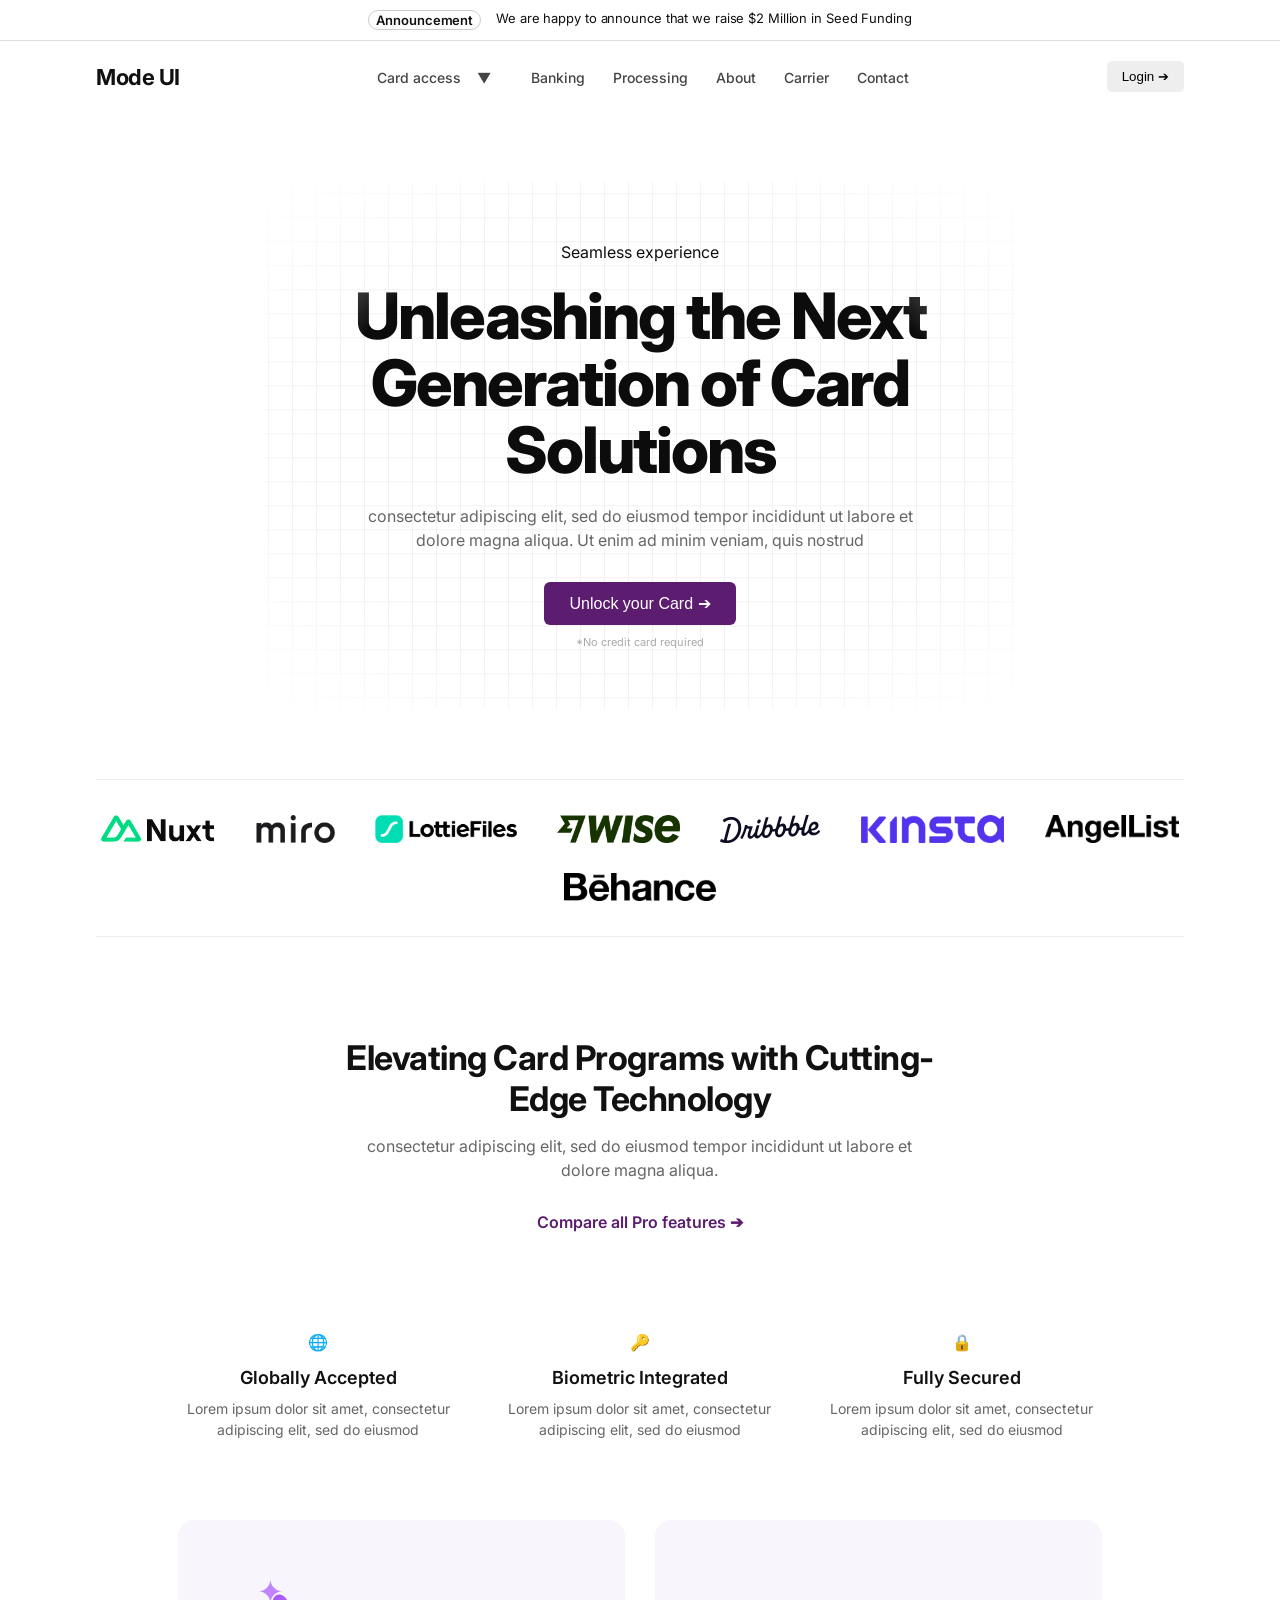
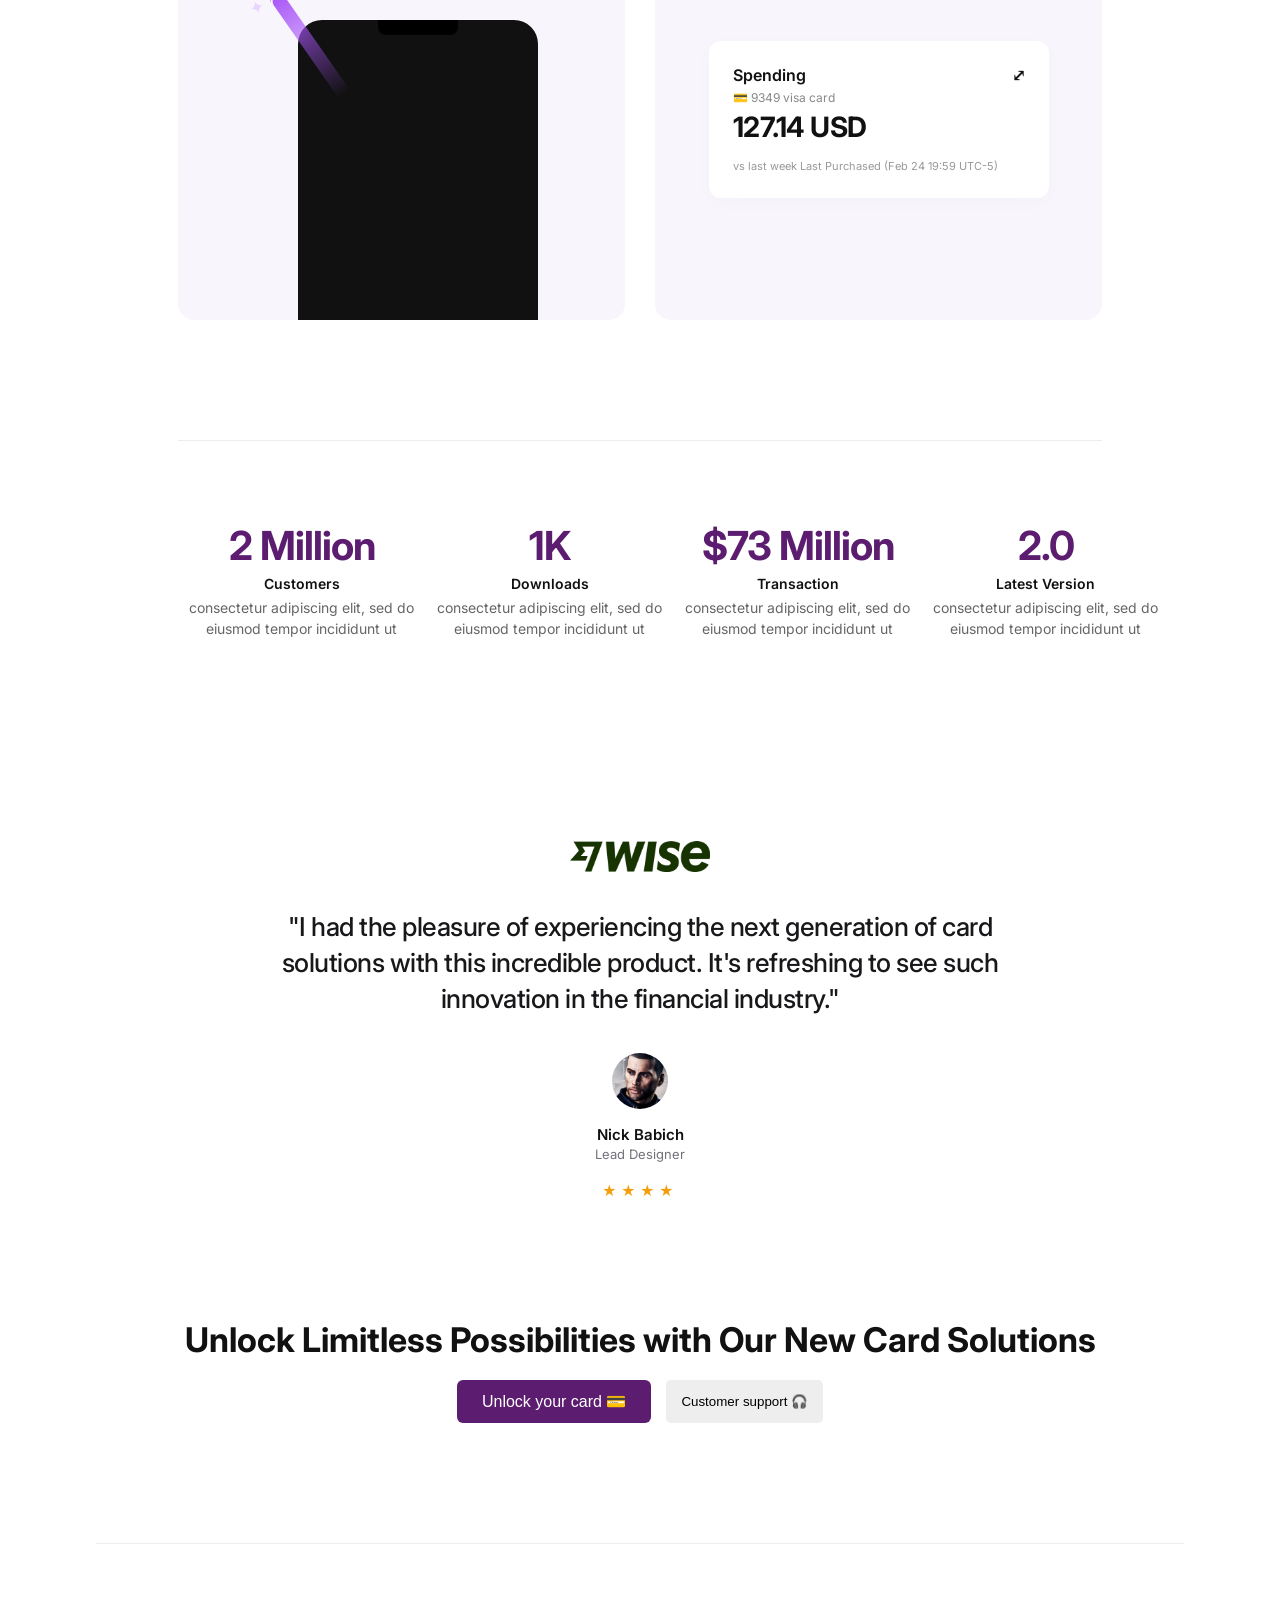
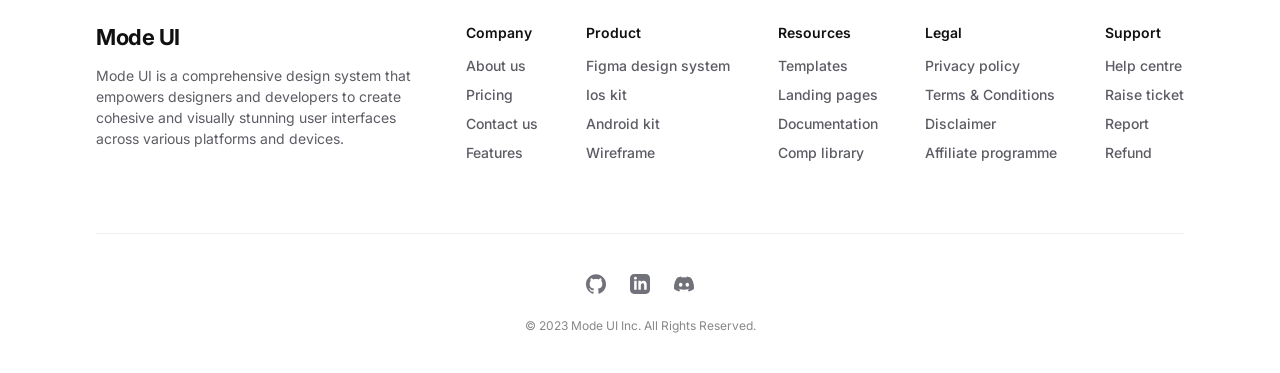
==== index.html @ 6ab58a0d "Змінів назву файлу" ====
<!doctype html>
<html lang="uk">
  <head>
    <meta charset="UTF-8" />
    <title>Landing Page Mode UI</title>
    <link rel="preconnect" href="https://fonts.googleapis.com" />
    <link rel="preconnect" href="https://fonts.gstatic.com" crossorigin />
    <link
      href="https://fonts.googleapis.com/css2?family=Inter:wght@400;500;600;700;800&display=swap"
      rel="stylesheet"
    />
    <link rel="stylesheet" href="assets/styles_1.css" />
  </head>
  <body>
    <div class="top-line">
      <span class="lbl">Announcement</span>
      <p>We are happy to announce that we raise $2 Million in Seed Funding</p>
    </div>

    <header class="header">
      <div class="logo">Mode UI</div>
      <div class="menu">
        <span>Card access <span>▼</span></span>
        <span>Banking</span>
        <span>Processing</span>
        <span>About</span>
        <span>Carrier</span>
        <span>Contact</span>
      </div>
      <button class="btn-in">Login ➔</button>
    </header>

    <div class="container">
      <section class="hero-block">
        <span class="sub-title">Seamless experience</span>
        <h1>
          Unleashing the Next <br />
          Generation of Card <br />
          Solutions
        </h1>
        <p class="desc">
          consectetur adipiscing elit, sed do eiusmod tempor incididunt ut
          labore et dolore magna aliqua. Ut enim ad minim veniam, quis nostrud
        </p>
        <button class="btn-main">Unlock your Card ➔</button>
        <p class="small-text">*No credit card required</p>
      </section>

      <section class="brands">
        <div class="brands-list">
          <img src="assets/logos/Nuxt.png" alt="Nuxt" class="brand-img" />
          <img
            src="assets/logos/Miro_Miro_Logo_1.png"
            alt="Miro"
            class="brand-img"
          />
          <img
            src="assets/logos/LottieFiles_Logo_1.png"
            alt="LottieFiles"
            class="brand-img"
          />
          <img
            src="assets/logos/Wise_Logo_1.png"
            alt="Wise"
            class="brand-img"
          />
          <img
            src="assets/logos/Dribbble_Logo_1.png"
            alt="Dribbble"
            class="brand-img"
          />
          <img
            src="assets/logos/Kinsta_idO5fEWbDw_1.png"
            alt="Kinsta"
            class="brand-img"
          />
          <img src="assets/logos/Logo.png" alt="AngelList" class="brand-img" />
          <img
            src="assets/logos/Behance_Logo_1.png"
            alt="Behance"
            class="brand-img"
          />
        </div>
      </section>

      <section class="features">
        <h2>Elevating Card Programs with Cutting-Edge Technology</h2>
        <p class="desc">
          consectetur adipiscing elit, sed do eiusmod tempor incididunt ut
          labore et dolore magna aliqua.
        </p>
        <span class="link-more">Compare all Pro features ➔</span>

        <div class="cards-3">
          <div class="item">
            <div class="img">🌐</div>
            <h3>Globally Accepted</h3>
            <p>
              Lorem ipsum dolor sit amet, consectetur adipiscing elit, sed do
              eiusmod
            </p>
          </div>
          <div class="item">
            <div class="img">🔑</div>
            <h3>Biometric Integrated</h3>
            <p>
              Lorem ipsum dolor sit amet, consectetur adipiscing elit, sed do
              eiusmod
            </p>
          </div>
          <div class="item">
            <div class="img">🔒</div>
            <h3>Fully Secured</h3>
            <p>
              Lorem ipsum dolor sit amet, consectetur adipiscing elit, sed do
              eiusmod
            </p>
          </div>
        </div>

        <div class="cards-2">
          <div class="big-card purple-bg">
            <div class="magic-stick"></div>
            <div class="phone">
              <div class="notch"></div>
            </div>
          </div>
          <div class="big-card purple-bg centered">
            <div class="widget">
              <div class="w-head">
                <span>Spending</span>
                <span>⤢</span>
              </div>
              <div class="w-num">💳 9349 visa card</div>
              <div class="w-price">127.14 <span>USD</span></div>
              <div class="w-foot">
                <span>vs last week</span>
                <span>Last Purchased (Feb 24 19:59 UTC-5)</span>
              </div>
            </div>
          </div>
        </div>
      </section>

      <section class="stats-sec">
        <div class="stat-item">
          <div class="num">2 Million</div>
          <b>Customers</b>
          <p>
            consectetur adipiscing elit, sed do eiusmod tempor incididunt ut
          </p>
        </div>
        <div class="stat-item">
          <div class="num">1K</div>
          <b>Downloads</b>
          <p>
            consectetur adipiscing elit, sed do eiusmod tempor incididunt ut
          </p>
        </div>
        <div class="stat-item">
          <div class="num">$73 Million</div>
          <b>Transaction</b>
          <p>
            consectetur adipiscing elit, sed do eiusmod tempor incididunt ut
          </p>
        </div>
        <div class="stat-item">
          <div class="num">2.0</div>
          <b>Latest Version</b>
          <p>
            consectetur adipiscing elit, sed do eiusmod tempor incididunt ut
          </p>
        </div>
      </section>

      <section class="review">
        <div class="review-logo-wrap">
          <img
            src="assets/logos/Wise_Logo_1.png"
            alt="Wise"
            class="review-logo"
          />
        </div>
        <p class="quote">
          "I had the pleasure of experiencing the next generation of card
          solutions with this incredible product. It's refreshing to see such
          innovation in the financial industry."
        </p>
        <div class="user-block">
          <img
            src="assets/review_photo/Lj7al5ralm7vii9orwbz_400x400.webp"
            alt="Nick Babich"
            class="user-avatar"
          />
          <div class="user-info">
            <b>Nick Babich</b>
            <span>Lead Designer</span>
          </div>
          <div class="rating-stars">★★★★</div>
        </div>
      </section>

      <section class="cta-block">
        <h2>Unlock Limitless Possibilities with Our New Card Solutions</h2>
        <div class="cta-btns">
          <button class="btn-main">Unlock your card 💳</button>
          <button class="btn-in">Customer support 🎧</button>
        </div>
      </section>
    </div>

    <footer class="footer">
      <div class="f-top">
        <div class="f-info">
          <div class="logo">Mode UI</div>
          <p>
            Mode UI is a comprehensive design system that empowers designers and
            developers to create cohesive and visually stunning user interfaces
            across various platforms and devices.
          </p>
        </div>

        <div class="f-links">
          <div class="f-col">
            <h4>Company</h4>
            <span>About us</span>
            <span>Pricing</span>
            <span>Contact us</span>
            <span>Features</span>
          </div>
          <div class="f-col">
            <h4>Product</h4>
            <span>Figma design system</span>
            <span>Ios kit</span>
            <span>Android kit</span>
            <span>Wireframe</span>
          </div>
          <div class="f-col">
            <h4>Resources</h4>
            <span>Templates</span>
            <span>Landing pages</span>
            <span>Documentation</span>
            <span>Comp library</span>
          </div>
          <div class="f-col">
            <h4>Legal</h4>
            <span>Privacy policy</span>
            <span>Terms & Conditions</span>
            <span>Disclaimer</span>
            <span>Affiliate programme</span>
          </div>
          <div class="f-col">
            <h4>Support</h4>
            <span>Help centre</span>
            <span>Raise ticket</span>
            <span>Report</span>
            <span>Refund</span>
          </div>
        </div>
      </div>

      <div class="f-bottom">
        <div class="f-soc">
          <a href="#">
            <svg width="20" height="20" viewBox="0 0 24 24" fill="currentColor">
              <path
                d="M12 .297c-6.63 0-12 5.373-12 12 0 5.303 3.438 9.8 8.205 11.385.6.113.82-.258.82-.577 0-.285-.01-1.04-.015-2.04-3.338.724-4.042-1.61-4.042-1.61C4.422 18.07 3.633 17.7 3.633 17.7c-1.087-.744.084-.729.084-.729 1.205.084 1.838 1.236 1.838 1.236 1.07 1.835 2.809 1.305 3.495.998.108-.776.417-1.305.76-1.605-2.665-.3-5.466-1.332-5.466-5.93 0-1.31.465-2.38 1.235-3.22-.135-.303-.54-1.523.105-3.176 0 0 1.005-.322 3.3 1.23.96-.267 1.98-.399 3-.405 1.02.006 2.04.138 3 .405 2.28-1.552 3.285-1.23 3.285-1.23.645 1.653.24 2.873.12 3.176.765.84 1.23 1.91 1.23 3.22 0 4.61-2.805 5.625-5.475 5.92.42.36.81 1.096.81 2.22 0 1.606-.015 2.896-.015 3.286 0 .315.21.69.825.57C20.565 22.092 24 17.592 24 12.297c0-6.627-5.373-12-12-12"
              />
            </svg>
          </a>
          <a href="#">
            <svg width="20" height="20" viewBox="0 0 24 24" fill="currentColor">
              <path
                d="M19 0h-14c-2.761 0-5 2.239-5 5v14c0 2.761 2.239 5 5 5h14c2.762 0 5-2.239 5-5v-14c0-2.761-2.238-5-5-5zm-11 19h-3v-11h3v11zm-1.5-12.268c-.966 0-1.75-.79-1.75-1.764s.784-1.764 1.75-1.764 1.75.79 1.75 1.764-.783 1.764-1.75 1.764zm13.5 12.268h-3v-5.604c0-3.368-4-3.113-4 0v5.604h-3v-11h3v1.765c1.396-2.586 7-2.777 7 2.476v6.759z"
              />
            </svg>
          </a>
          <a href="#">
            <svg width="20" height="20" viewBox="0 0 24 24" fill="currentColor">
              <path
                d="M20.317 4.37a19.791 19.791 0 0 0-4.885-1.515.074.074 0 0 0-.079.037c-.21.375-.444.864-.608 1.25a18.27 18.27 0 0 0-5.487 0 12.64 12.64 0 0 0-.617-1.25.077.077 0 0 0-.079-.037A19.736 19.736 0 0 0 3.677 4.37a.07.07 0 0 0-.032.027C.533 9.046-.32 13.58.099 18.057a.082.082 0 0 0 .031.057 19.9 19.9 0 0 0 5.993 3.03.078.078 0 0 0 .084-.028c.462-.63.874-1.295 1.226-1.994.021-.041.001-.09-.041-.106a13.094 13.094 0 0 1-1.873-.894.077.077 0 0 1-.008-.128c.126-.093.252-.19.372-.287a.075.075 0 0 1 .077-.011c3.92 1.793 8.18 1.793 12.061 0a.073.073 0 0 1 .078.009c.12.099.246.195.373.289a.077.077 0 0 1-.006.127 12.298 12.298 0 0 1-1.873.894.077.077 0 0 1-.041.107c.36.698.772 1.362 1.225 1.993a.076.076 0 0 0 .084.028 19.839 19.839 0 0 0 6.002-3.03a.077.077 0 0 0 .032-.054c.5-5.177-.838-9.674-3.549-13.66a.061.061 0 0 0-.031-.03zM8.02 15.33c-1.183 0-2.157-1.085-2.157-2.419 0-1.333.956-2.419 2.156-2.419 1.21 0 2.176 1.096 2.157 2.42 0 1.333-.956 2.418-2.156 2.418zm7.975 0c-1.183 0-2.157-1.085-2.157-2.419 0-1.333.955-2.419 2.156-2.419 1.21 0 2.176 1.096 2.157 2.42 0 1.333-.946 2.418-2.156 2.418z"
              />
            </svg>
          </a>
        </div>
        <p>© 2023 Mode UI Inc. All Rights Reserved.</p>
      </div>
    </footer>
  </body>
</html>
---- assets/styles_1.css ----
* {
  margin: 0;
  padding: 0;
  box-sizing: border-box;
}

body {
  background: #fff;
  color: #111;
  font-family:
    "Inter",
    -apple-system,
    BlinkMacSystemFont,
    sans-serif;
  -webkit-font-smoothing: antialiased;
}

.container {
  width: 85%;
  max-width: 1200px;
  margin: 0 auto;
}

.top-line {
  border-bottom: 1px solid #ddd;
  display: flex;
  justify-content: center;
  padding: 10px;
  font-size: 13px;
  gap: 15px;
  letter-spacing: -0.1px;
}

.lbl {
  border: 1px solid #ccc;
  padding: 1px 7px;
  border-radius: 10px;
  font-weight: 600;
}

.header {
  display: flex;
  justify-content: space-between;
  align-items: center;
  padding: 20px 0;
  width: 85%;
  max-width: 1200px;
  margin: 0 auto;
}

.logo {
  font-size: 22px;
  font-weight: 700;
  letter-spacing: -0.5px;
}

.menu span {
  color: #444;
  font-size: 14px;
  font-weight: 500;
  margin: 0 12px;
  cursor: default;
}

.btn-in {
  background: #eee;
  border: none;
  padding: 8px 15px;
  border-radius: 5px;
  font-weight: 500;
  cursor: default;
}

.hero-block {
  text-align: center;
  margin: 70px auto;
  max-width: 750px;
  padding: 60px 20px;
  background-image:
    linear-gradient(to right, #f0f0f5 1px, transparent 1px),
    linear-gradient(to bottom, #f0f0f5 1px, transparent 1px);
  background-size: 24px 24px;
  background-position: center center;
  mask-image: radial-gradient(ellipse at center, black 60%, transparent 100%);
  -webkit-mask-image: radial-gradient(
    ellipse at center,
    black 60%,
    transparent 100%
  );
}

.hero-block h1 {
  font-size: 64px;
  font-weight: 800;
  letter-spacing: -2px;
  line-height: 1.05;
  margin: 20px 0;
  color: #0c0c0d;
}

.desc {
  color: #666;
  font-size: 16px;
  line-height: 1.5;
  margin-bottom: 30px;
  max-width: 580px;
  margin-left: auto;
  margin-right: auto;
}

.btn-main {
  background: #5c1d70;
  color: #fff;
  border: none;
  padding: 12px 25px;
  border-radius: 6px;
  font-size: 16px;
  font-weight: 500;
  cursor: default;
}

.small-text {
  font-size: 11px;
  color: #aaa;
  margin-top: 10px;
}

.brands {
  border-top: 1px solid #eee;
  border-bottom: 1px solid #eee;
  padding: 35px 0;
  margin-bottom: 100px;
}

.brands-list {
  display: flex;
  justify-content: space-around;
  align-items: center;
  flex-wrap: wrap;
  gap: 30px;
  width: 100%;
}

.brand-img {
  height: 28px;
  width: auto;
  object-fit: contain;
}

.features {
  text-align: center;
  margin-bottom: 120px;
  width: 85%;
  max-width: 1200px;
  margin-left: auto;
  margin-right: auto;
}

.features h2 {
  font-size: 34px;
  font-weight: 700;
  letter-spacing: -0.5px;
  margin-bottom: 15px;
  max-width: 600px;
  margin-left: auto;
  margin-right: auto;
}

.link-more {
  color: #5c1d70;
  font-weight: 600;
  display: inline-block;
  margin-bottom: 40px;
  cursor: default;
}

.cards-3 {
  display: flex;
  justify-content: space-between;
  gap: 40px;
  margin-top: 60px;
  margin-bottom: 80px;
}

.item {
  flex: 1;
  text-align: center;
  max-width: 320px;
}

.item h3 {
  margin: 15px 0 10px 0;
  font-size: 18px;
  font-weight: 600;
}

.item p {
  font-size: 14px;
  color: #666;
  line-height: 1.5;
}

.cards-2 {
  display: flex;
  gap: 30px;
  margin-bottom: 40px;
}

.big-card {
  flex: 1;
  background: #f9f5fc;
  border-radius: 16px;
  height: 400px;
  position: relative;
  overflow: hidden;
}

.centered {
  display: flex;
  justify-content: center;
  align-items: center;
}

.phone {
  width: 240px;
  height: 340px;
  background: #111;
  border-radius: 24px 24px 0 0;
  position: absolute;
  bottom: -40px;
  left: 120px;
}

.magic-stick {
  position: absolute;
  width: 14px;
  height: 120px;
  background: linear-gradient(to top, transparent, #a855f7);
  border-radius: 7px;
  top: 65px;
  left: 125px;
  transform: rotate(-35deg);
  z-index: 20;
}

.magic-stick::before {
  content: "✦";
  position: absolute;
  color: #c084fc;
  font-size: 32px;
  top: -26px;
  left: -8px;
  transform: rotate(35deg);
}

.magic-stick::after {
  content: "✦";
  position: absolute;
  color: #e9d5ff;
  font-size: 18px;
  top: -12px;
  left: -22px;
  transform: rotate(15deg);
}

.notch {
  width: 80px;
  height: 15px;
  background: #000;
  margin: 0 auto;
  border-radius: 0 0 8px 8px;
}

.widget {
  background: #fff;
  padding: 24px;
  border-radius: 12px;
  width: 85%;
  max-width: 340px;
  text-align: left;
  box-shadow: 0 4px 20px rgba(0, 0, 0, 0.02);
}

.w-head {
  display: flex;
  justify-content: space-between;
  font-weight: 600;
}

.w-num {
  font-size: 12px;
  color: #888;
  margin: 5px 0;
}

.w-price {
  font-size: 28px;
  font-weight: 700;
  letter-spacing: -0.5px;
}

.w-foot {
  font-size: 11px;
  color: #999;
  margin-top: 15px;
  line-height: 1.3;
}

.stats-sec {
  display: flex;
  justify-content: space-between;
  padding: 80px 0;
  border-top: 1px solid #eee;
  margin-bottom: 60px;
  width: 85%;
  max-width: 1200px;
  margin-left: auto;
  margin-right: auto;
}

.stat-item {
  flex: 0 1 248px;
  text-align: center;
}

.stat-item p {
  font-size: 14px;
  color: #666;
  line-height: 1.5;
  width: 248px;
  margin: 0 auto;
}

.num {
  font-size: 40px;
  color: #5c1d70;
  font-weight: 700;
  letter-spacing: -1px;
}

.stat-item b {
  font-weight: 600;
  font-size: 14px;
  display: block;
  margin: 5px 0;
}

.review {
  text-align: center;
  margin: 120px auto;
  max-width: 800px;
}

.review-logo-wrap {
  margin-bottom: 30px;
}

.review-logo {
  height: 36px;
  max-width: 140px;
  width: auto;
  object-fit: contain;
}

.quote {
  font-size: 26px;
  font-weight: 500;
  line-height: 1.4;
  margin-bottom: 35px;
  color: #18181b;
  letter-spacing: -0.5px;
}

.user-block {
  display: flex;
  flex-direction: column;
  align-items: center;
  gap: 12px;
}

.user-avatar {
  width: 56px;
  height: 56px;
  border-radius: 50%;
  object-fit: cover;
  margin-bottom: 4px;
}

.user-info b {
  font-weight: 600;
  font-size: 15px;
  display: block;
  color: #111;
}

.user-info span {
  font-size: 13px;
  color: #71717a;
  display: block;
  margin-top: 2px;
}

.rating-stars {
  color: #f59e0b;
  font-size: 14px;
  letter-spacing: 4px;
  margin-top: 8px;
}

.cta-block {
  text-align: center;
  margin: 120px 0;
}

.cta-block h2 {
  font-size: 34px;
  font-weight: 700;
  margin-bottom: 20px;
}

.cta-btns {
  display: flex;
  justify-content: center;
  gap: 15px;
}

.footer {
  border-top: 1px solid #eee;
  padding: 80px 0 40px 0;
  width: 85%;
  max-width: 1200px;
  margin: 0 auto;
  background: #fff;
}

.f-top {
  display: flex;
  justify-content: space-between;
  align-items: flex-start;
  gap: 50px;
  margin-bottom: 60px;
}

.f-info {
  max-width: 320px;
}

.f-info p {
  font-size: 14px;
  color: #5c5c64;
  margin-top: 15px;
  line-height: 1.5;
}

.f-links {
  display: flex;
  justify-content: space-between;
  flex: 1;
  max-width: 750px;
}

.f-col h4 {
  margin-bottom: 16px;
  font-size: 14px;
  font-weight: 600;
  color: #111;
}

.f-col span {
  display: block;
  color: #5c5c64;
  font-size: 14px;
  font-weight: 500;
  margin-bottom: 12px;
  cursor: default;
}

.f-bottom {
  border-top: 1px solid #eee;
  padding-top: 40px;
  margin-top: 50px;
  display: flex;
  flex-direction: column;
  align-items: center;
  justify-content: center;
  text-align: center;
  gap: 20px;
}

.f-soc {
  display: flex;
  justify-content: center;
  align-items: center;
  gap: 24px;
  width: 100%;
}

.f-soc a {
  color: #71717a;
  cursor: default;
}

.f-bottom p {
  font-size: 12px;
  color: #888;
}
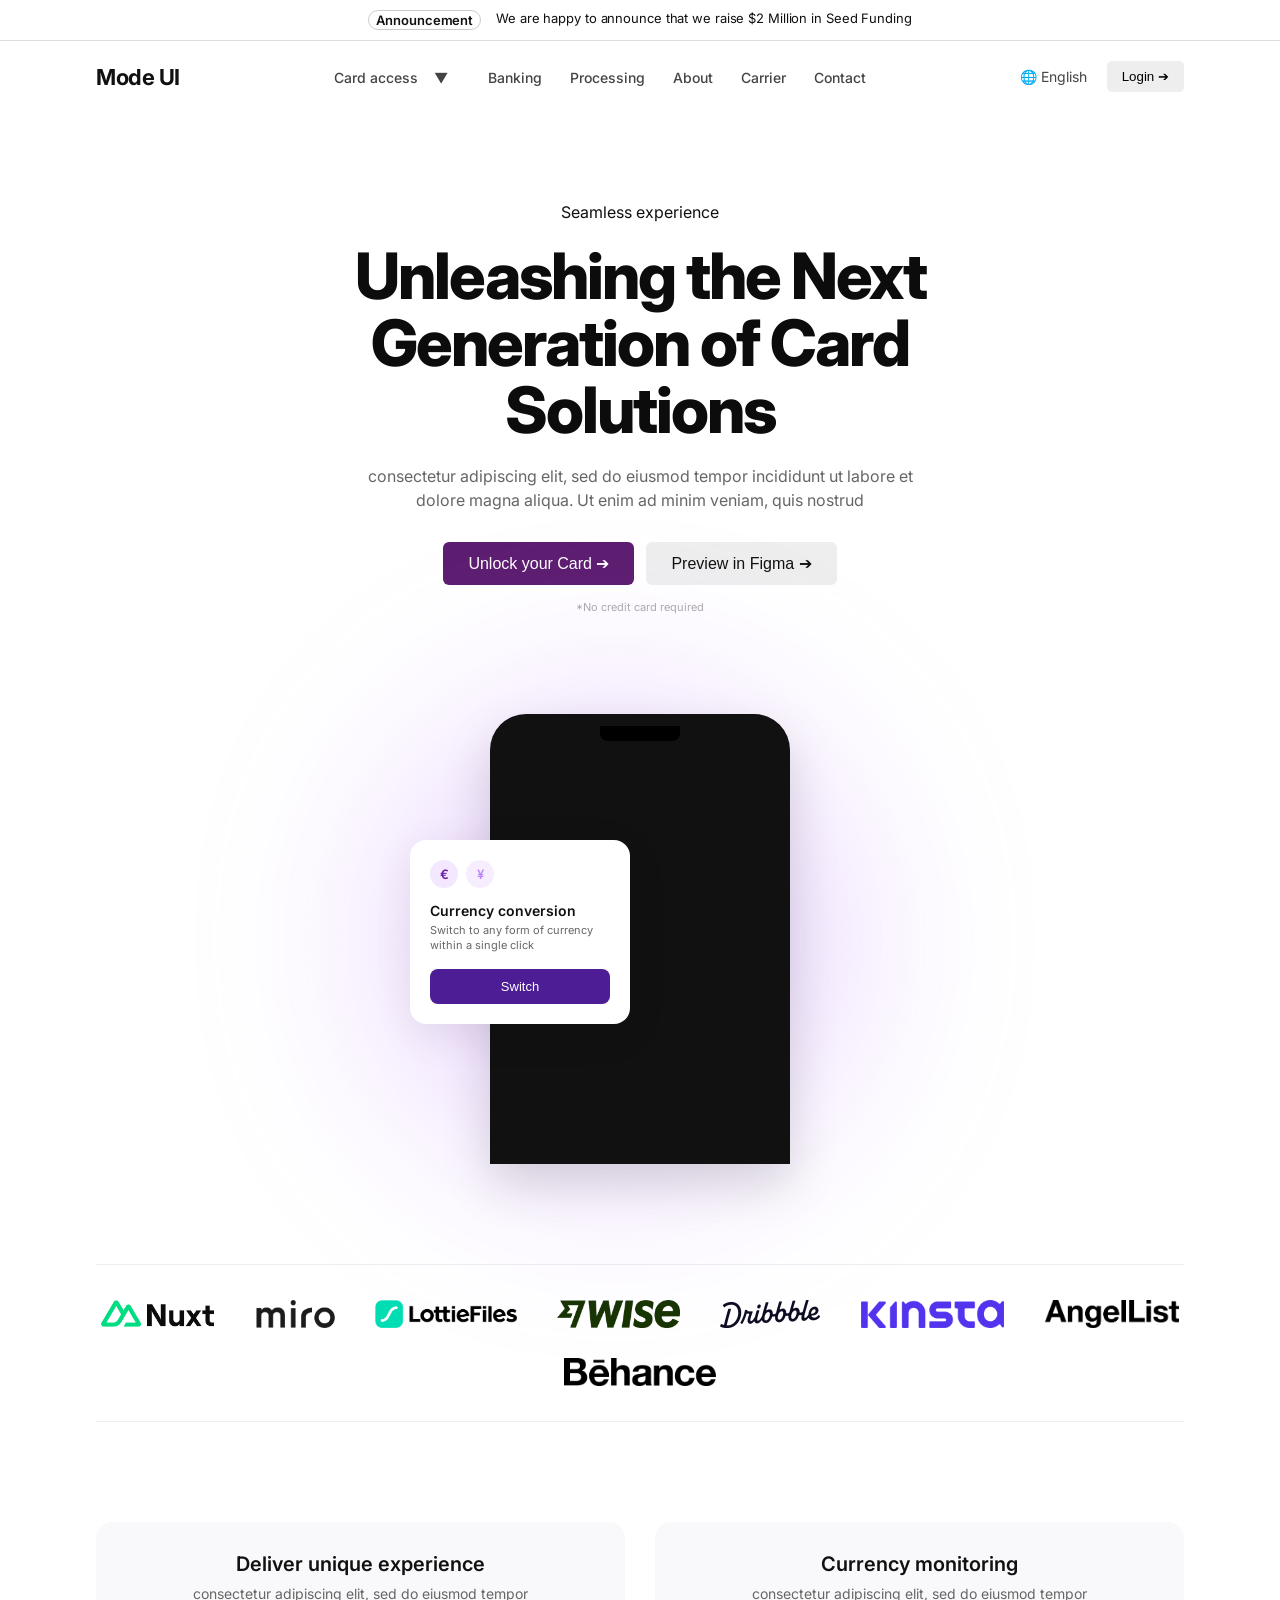
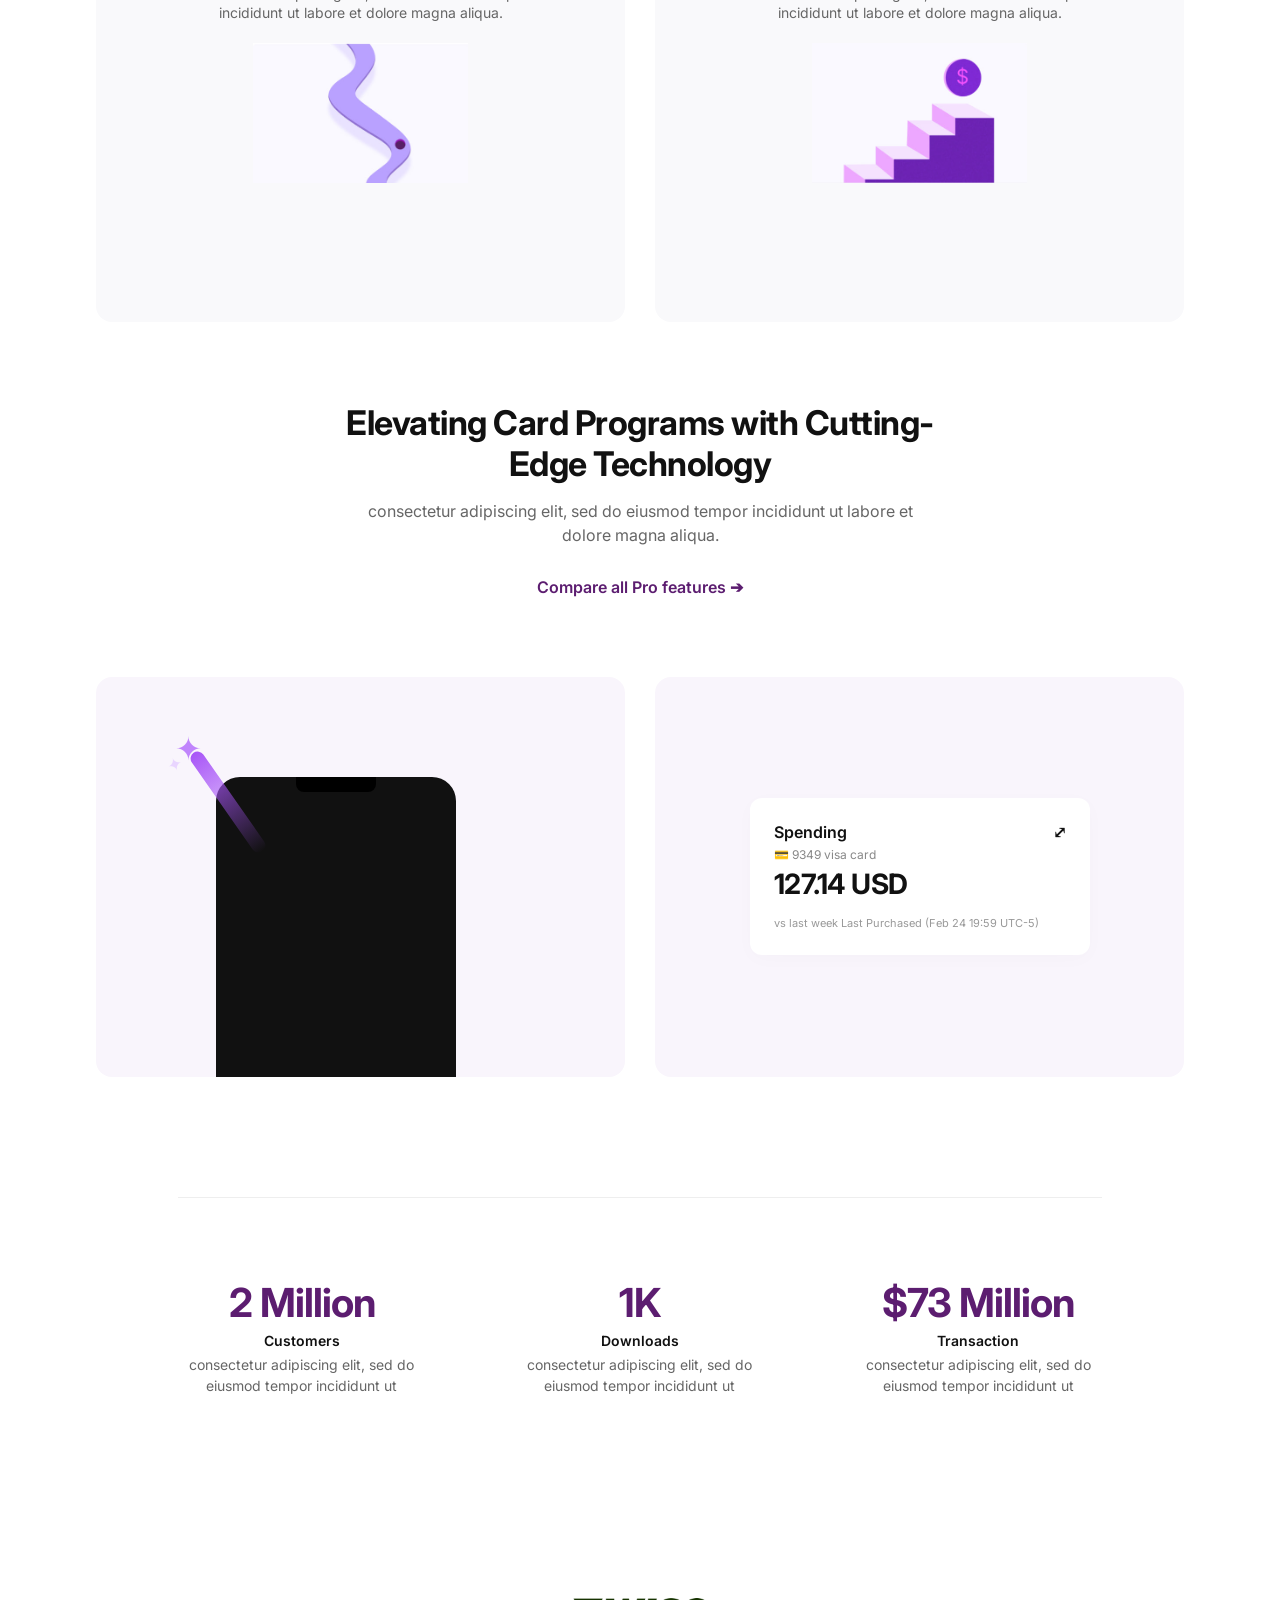
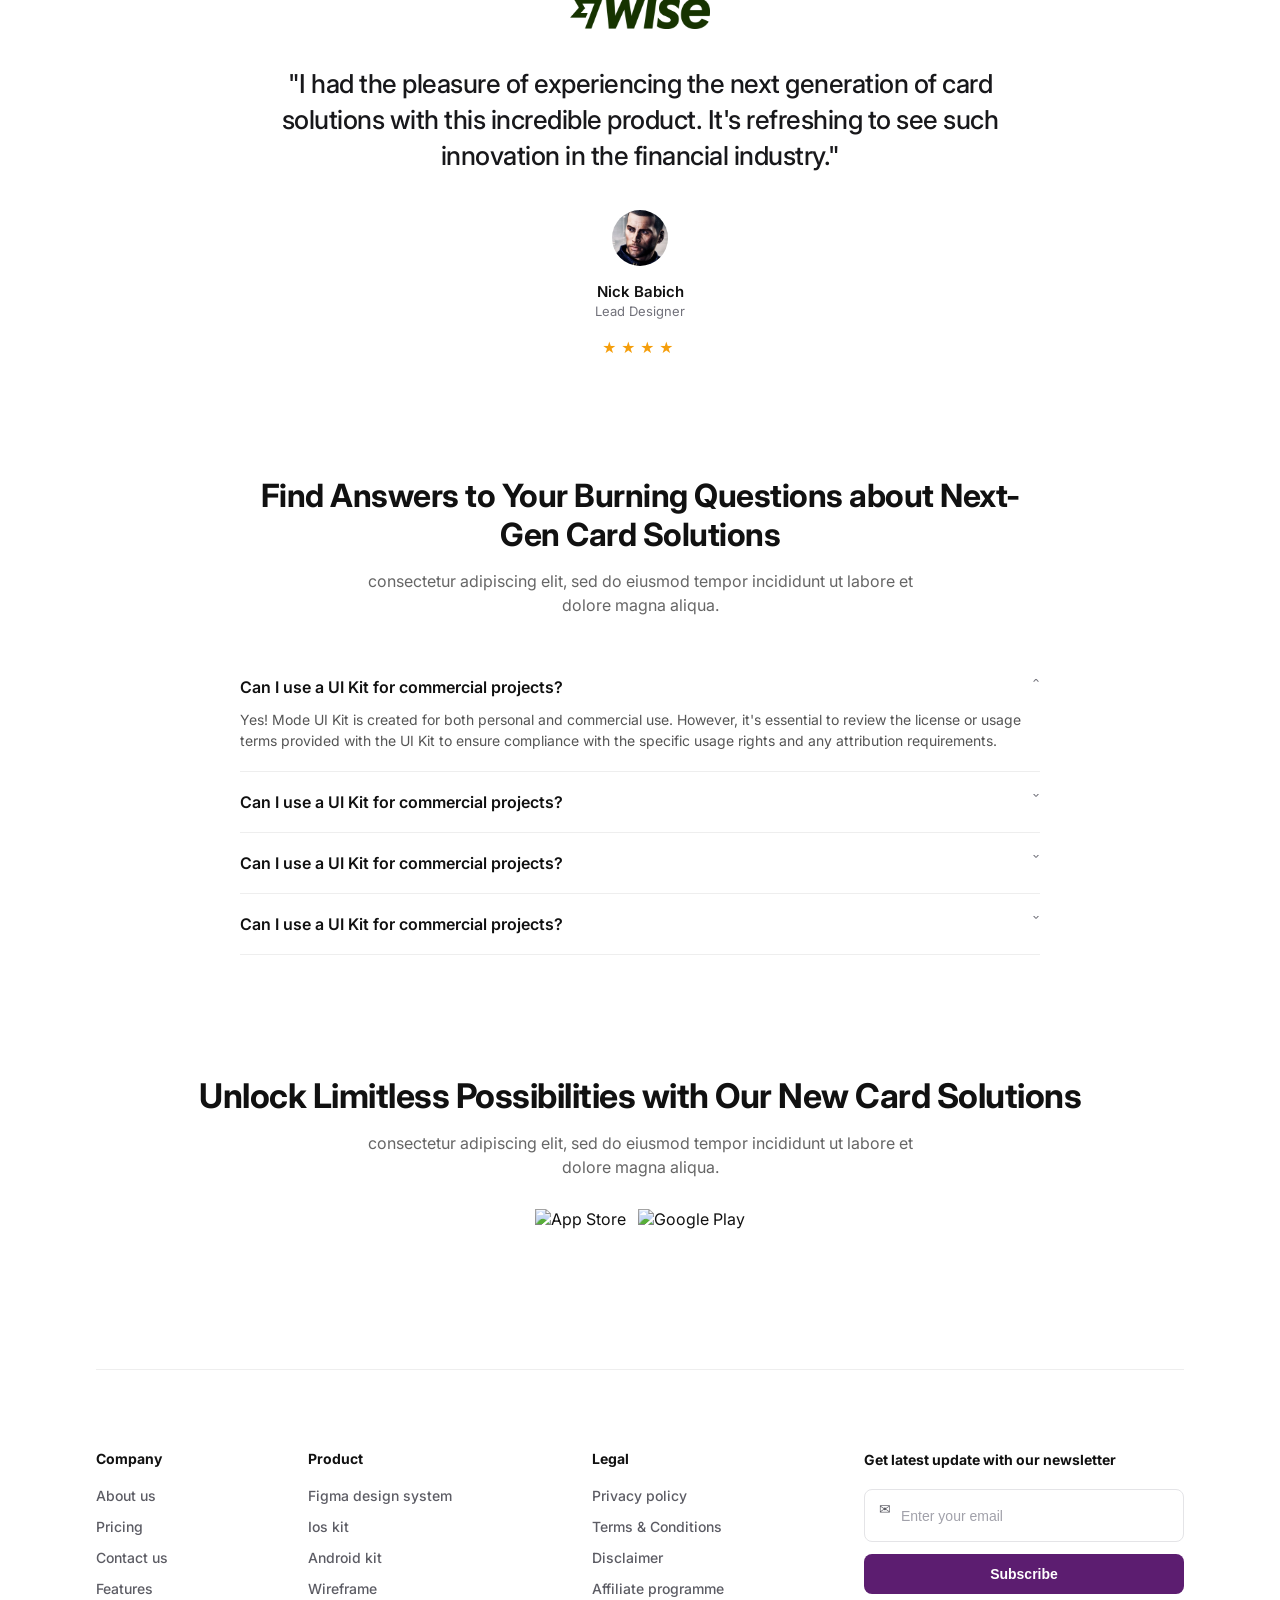
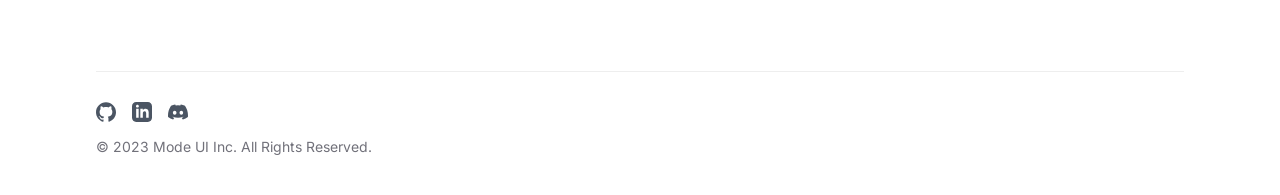
==== commit 7fa5d6ac: "зміна назви файлу" ====
--- a/index.html
+++ b/index.html
@@ -2,14 +2,14 @@
 <html lang="uk">
   <head>
     <meta charset="UTF-8" />
-    <title>Landing Page Mode UI</title>
+    <title>Landing Page Mode UI - Page 2</title>
     <link rel="preconnect" href="https://fonts.googleapis.com" />
     <link rel="preconnect" href="https://fonts.gstatic.com" crossorigin />
     <link
       href="https://fonts.googleapis.com/css2?family=Inter:wght@400;500;600;700;800&display=swap"
       rel="stylesheet"
     />
-    <link rel="stylesheet" href="assets/styles_1.css" />
+    <link rel="stylesheet" href="assets/styles_2.css" />
   </head>
   <body>
     <div class="top-line">
@@ -27,7 +27,10 @@
         <span>Carrier</span>
         <span>Contact</span>
       </div>
-      <button class="btn-in">Login ➔</button>
+      <div class="h-right">
+        <span class="lang">🌐 English</span>
+        <button class="btn-in">Login ➔</button>
+      </div>
     </header>
 
     <div class="container">
@@ -42,8 +45,29 @@
           consectetur adipiscing elit, sed do eiusmod tempor incididunt ut
           labore et dolore magna aliqua. Ut enim ad minim veniam, quis nostrud
         </p>
-        <button class="btn-main">Unlock your Card ➔</button>
+        <div class="hero-btns">
+          <button class="btn-main">Unlock your Card ➔</button>
+          <button class="btn-secondary">Preview in Figma ➔</button>
+        </div>
         <p class="small-text">*No credit card required</p>
+      </section>
+
+      <section class="hero-phone-wrap">
+        <div class="glow-bg"></div>
+        <div class="main-phone">
+          <div class="notch"></div>
+          <div class="phone-widget">
+            <div class="pw-icons">
+              <div class="curr-icon icon-euro">€</div>
+              <div class="curr-icon icon-yuan">¥</div>
+            </div>
+            <div class="pw-title">Currency conversion</div>
+            <div class="pw-desc">
+              Switch to any form of currency within a single click
+            </div>
+            <button class="pw-btn">Switch</button>
+          </div>
+        </div>
       </section>
 
       <section class="brands">
@@ -84,44 +108,50 @@
       </section>
 
       <section class="features">
-        <h2>Elevating Card Programs with Cutting-Edge Technology</h2>
-        <p class="desc">
-          consectetur adipiscing elit, sed do eiusmod tempor incididunt ut
-          labore et dolore magna aliqua.
-        </p>
-        <span class="link-more">Compare all Pro features ➔</span>
-
-        <div class="cards-3">
-          <div class="item">
-            <div class="img">🌐</div>
-            <h3>Globally Accepted</h3>
-            <p>
-              Lorem ipsum dolor sit amet, consectetur adipiscing elit, sed do
-              eiusmod
+        <div class="cards-2 flex-start">
+          <div class="big-card white-bg">
+            <h3>Deliver unique experience</h3>
+            <p class="desc-card">
+              consectetur adipiscing elit, sed do eiusmod tempor incididunt ut
+              labore et dolore magna aliqua.
             </p>
-          </div>
-          <div class="item">
-            <div class="img">🔑</div>
-            <h3>Biometric Integrated</h3>
-            <p>
-              Lorem ipsum dolor sit amet, consectetur adipiscing elit, sed do
-              eiusmod
+            <div class="card-img-wrap">
+              <img
+                src="assets/img/graphic_deliver.jpg"
+                alt="Deliver unique experience"
+                class="card-preview-img"
+              />
+            </div>
+          </div>
+          <div class="big-card white-bg">
+            <h3>Currency monitoring</h3>
+            <p class="desc-card">
+              consectetur adipiscing elit, sed do eiusmod tempor incididunt ut
+              labore et dolore magna aliqua.
             </p>
-          </div>
-          <div class="item">
-            <div class="img">🔒</div>
-            <h3>Fully Secured</h3>
-            <p>
-              Lorem ipsum dolor sit amet, consectetur adipiscing elit, sed do
-              eiusmod
-            </p>
-          </div>
+            <div class="card-img-wrap">
+              <img
+                src="assets/img/graphic_monitoring.jpg"
+                alt="Currency monitoring"
+                class="card-preview-img"
+              />
+            </div>
+          </div>
+        </div>
+
+        <div class="features-heading">
+          <h2>Elevating Card Programs with Cutting-Edge Technology</h2>
+          <p class="desc">
+            consectetur adipiscing elit, sed do eiusmod tempor incididunt ut
+            labore et dolore magna aliqua.
+          </p>
+          <span class="link-more">Compare all Pro features ➔</span>
         </div>
 
         <div class="cards-2">
           <div class="big-card purple-bg">
             <div class="magic-stick"></div>
-            <div class="phone">
+            <div class="phone-v2">
               <div class="notch"></div>
             </div>
           </div>
@@ -164,13 +194,6 @@
             consectetur adipiscing elit, sed do eiusmod tempor incididunt ut
           </p>
         </div>
-        <div class="stat-item">
-          <div class="num">2.0</div>
-          <b>Latest Version</b>
-          <p>
-            consectetur adipiscing elit, sed do eiusmod tempor incididunt ut
-          </p>
-        </div>
       </section>
 
       <section class="review">
@@ -200,90 +223,155 @@
         </div>
       </section>
 
-      <section class="cta-block">
+      <section class="faq-sec">
+        <h2>
+          Find Answers to Your Burning Questions about Next-Gen Card Solutions
+        </h2>
+        <p class="desc">
+          consectetur adipiscing elit, sed do eiusmod tempor incididunt ut
+          labore et dolore magna aliqua.
+        </p>
+
+        <div class="faq-list">
+          <div class="faq-item open">
+            <div class="faq-head">
+              <h4>Can I use a UI Kit for commercial projects?</h4>
+              <span class="faq-arrow">ˆ</span>
+            </div>
+            <div class="faq-body">
+              <p>
+                Yes! Mode UI Kit is created for both personal and commercial
+                use. However, it's essential to review the license or usage
+                terms provided with the UI Kit to ensure compliance with the
+                specific usage rights and any attribution requirements.
+              </p>
+            </div>
+          </div>
+          <div class="faq-item">
+            <div class="faq-head">
+              <h4>Can I use a UI Kit for commercial projects?</h4>
+              <span class="faq-arrow">ˇ</span>
+            </div>
+          </div>
+          <div class="faq-item">
+            <div class="faq-head">
+              <h4>Can I use a UI Kit for commercial projects?</h4>
+              <span class="faq-arrow">ˇ</span>
+            </div>
+          </div>
+          <div class="faq-item">
+            <div class="faq-head">
+              <h4>Can I use a UI Kit for commercial projects?</h4>
+              <span class="faq-arrow">ˇ</span>
+            </div>
+          </div>
+        </div>
+      </section>
+
+      <section class="cta-block-v2">
         <h2>Unlock Limitless Possibilities with Our New Card Solutions</h2>
-        <div class="cta-btns">
-          <button class="btn-main">Unlock your card 💳</button>
-          <button class="btn-in">Customer support 🎧</button>
+        <p class="desc">
+          consectetur adipiscing elit, sed do eiusmod tempor incididunt ut
+          labore et dolore magna aliqua.
+        </p>
+        <div class="store-btns">
+          <img
+            src="https://upload.wikimedia.org/wikipedia/commons/3/3c/Download_on_the_App_Store_Badge.svg"
+            alt="App Store"
+            class="store-badge"
+          />
+          <img
+            src="https://upload.wikimedia.org/wikipedia/commons/7/78/Google_Play_Store_badge_EN.svg"
+            alt="Google Play"
+            class="store-badge"
+          />
         </div>
       </section>
     </div>
 
-    <footer class="footer">
-      <div class="f-top">
-        <div class="f-info">
-          <div class="logo">Mode UI</div>
-          <p>
-            Mode UI is a comprehensive design system that empowers designers and
-            developers to create cohesive and visually stunning user interfaces
-            across various platforms and devices.
-          </p>
-        </div>
-
-        <div class="f-links">
-          <div class="f-col">
+    <footer class="footer-v2">
+      <div class="f-top-v2">
+        <div class="f-links-grid">
+          <div class="f-grid-col">
             <h4>Company</h4>
             <span>About us</span>
             <span>Pricing</span>
             <span>Contact us</span>
             <span>Features</span>
           </div>
-          <div class="f-col">
+          <div class="f-grid-col">
             <h4>Product</h4>
             <span>Figma design system</span>
             <span>Ios kit</span>
             <span>Android kit</span>
             <span>Wireframe</span>
           </div>
-          <div class="f-col">
-            <h4>Resources</h4>
-            <span>Templates</span>
-            <span>Landing pages</span>
-            <span>Documentation</span>
-            <span>Comp library</span>
-          </div>
-          <div class="f-col">
+          <div class="f-grid-col">
             <h4>Legal</h4>
             <span>Privacy policy</span>
             <span>Terms & Conditions</span>
             <span>Disclaimer</span>
             <span>Affiliate programme</span>
           </div>
-          <div class="f-col">
-            <h4>Support</h4>
-            <span>Help centre</span>
-            <span>Raise ticket</span>
-            <span>Report</span>
-            <span>Refund</span>
+          <div class="f-grid-col newsletter-col">
+            <h4 class="newsletter-title">
+              Get latest update with our newsletter
+            </h4>
+            <div class="newsletter-box">
+              <span class="mail-icon">✉</span>
+              <input
+                type="email"
+                placeholder="Enter your email"
+                class="news-input"
+              />
+            </div>
+            <button class="news-btn">Subscribe</button>
           </div>
         </div>
       </div>
 
-      <div class="f-bottom">
-        <div class="f-soc">
-          <a href="#">
-            <svg width="20" height="20" viewBox="0 0 24 24" fill="currentColor">
-              <path
-                d="M12 .297c-6.63 0-12 5.373-12 12 0 5.303 3.438 9.8 8.205 11.385.6.113.82-.258.82-.577 0-.285-.01-1.04-.015-2.04-3.338.724-4.042-1.61-4.042-1.61C4.422 18.07 3.633 17.7 3.633 17.7c-1.087-.744.084-.729.084-.729 1.205.084 1.838 1.236 1.838 1.236 1.07 1.835 2.809 1.305 3.495.998.108-.776.417-1.305.76-1.605-2.665-.3-5.466-1.332-5.466-5.93 0-1.31.465-2.38 1.235-3.22-.135-.303-.54-1.523.105-3.176 0 0 1.005-.322 3.3 1.23.96-.267 1.98-.399 3-.405 1.02.006 2.04.138 3 .405 2.28-1.552 3.285-1.23 3.285-1.23.645 1.653.24 2.873.12 3.176.765.84 1.23 1.91 1.23 3.22 0 4.61-2.805 5.625-5.475 5.92.42.36.81 1.096.81 2.22 0 1.606-.015 2.896-.015 3.286 0 .315.21.69.825.57C20.565 22.092 24 17.592 24 12.297c0-6.627-5.373-12-12-12"
-              />
-            </svg>
-          </a>
-          <a href="#">
-            <svg width="20" height="20" viewBox="0 0 24 24" fill="currentColor">
-              <path
-                d="M19 0h-14c-2.761 0-5 2.239-5 5v14c0 2.761 2.239 5 5 5h14c2.762 0 5-2.239 5-5v-14c0-2.761-2.238-5-5-5zm-11 19h-3v-11h3v11zm-1.5-12.268c-.966 0-1.75-.79-1.75-1.764s.784-1.764 1.75-1.764 1.75.79 1.75 1.764-.783 1.764-1.75 1.764zm13.5 12.268h-3v-5.604c0-3.368-4-3.113-4 0v5.604h-3v-11h3v1.765c1.396-2.586 7-2.777 7 2.476v6.759z"
-              />
-            </svg>
-          </a>
-          <a href="#">
-            <svg width="20" height="20" viewBox="0 0 24 24" fill="currentColor">
-              <path
-                d="M20.317 4.37a19.791 19.791 0 0 0-4.885-1.515.074.074 0 0 0-.079.037c-.21.375-.444.864-.608 1.25a18.27 18.27 0 0 0-5.487 0 12.64 12.64 0 0 0-.617-1.25.077.077 0 0 0-.079-.037A19.736 19.736 0 0 0 3.677 4.37a.07.07 0 0 0-.032.027C.533 9.046-.32 13.58.099 18.057a.082.082 0 0 0 .031.057 19.9 19.9 0 0 0 5.993 3.03.078.078 0 0 0 .084-.028c.462-.63.874-1.295 1.226-1.994.021-.041.001-.09-.041-.106a13.094 13.094 0 0 1-1.873-.894.077.077 0 0 1-.008-.128c.126-.093.252-.19.372-.287a.075.075 0 0 1 .077-.011c3.92 1.793 8.18 1.793 12.061 0a.073.073 0 0 1 .078.009c.12.099.246.195.373.289a.077.077 0 0 1-.006.127 12.298 12.298 0 0 1-1.873.894.077.077 0 0 1-.041.107c.36.698.772 1.362 1.225 1.993a.076.076 0 0 0 .084.028 19.839 19.839 0 0 0 6.002-3.03a.077.077 0 0 0 .032-.054c.5-5.177-.838-9.674-3.549-13.66a.061.061 0 0 0-.031-.03zM8.02 15.33c-1.183 0-2.157-1.085-2.157-2.419 0-1.333.956-2.419 2.156-2.419 1.21 0 2.176 1.096 2.157 2.42 0 1.333-.956 2.418-2.156 2.418zm7.975 0c-1.183 0-2.157-1.085-2.157-2.419 0-1.333.955-2.419 2.156-2.419 1.21 0 2.176 1.096 2.157 2.42 0 1.333-.946 2.418-2.156 2.418z"
-              />
-            </svg>
-          </a>
-        </div>
-        <p>© 2023 Mode UI Inc. All Rights Reserved.</p>
+      <div class="f-bottom-v2">
+        <div class="f-bottom-left">
+          <div class="f-soc-v2">
+            <span class="soc-link">
+              <svg
+                width="20"
+                height="20"
+                viewBox="0 0 24 24"
+                fill="currentColor"
+              >
+                <path
+                  d="M12 .297c-6.63 0-12 5.373-12 12 0 5.303 3.438 9.8 8.205 11.385.6.113.82-.258.82-.577 0-.285-.01-1.04-.015-2.04-3.338.724-4.042-1.61-4.042-1.61C4.422 18.07 3.633 17.7 3.633 17.7c-1.087-.744.084-.729.084-.729 1.205.084 1.838 1.236 1.838 1.236 1.07 1.835 2.809 1.305 3.495.998.108-.776.417-1.305.76-1.605-2.665-.3-5.466-1.332-5.466-5.93 0-1.31.465-2.38 1.235-3.22-.135-.303-.54-1.523.105-3.176 0 0 1.005-.322 3.3 1.23.96-.267 1.98-.399 3-.405 1.02.006 2.04.138 3 .405 2.28-1.552 3.285-1.23 3.285-1.23.645 1.653.24 2.873.12 3.176.765.84 1.23 1.91 1.23 3.22 0 4.61-2.805 5.625-5.475 5.92.42.36.81 1.096.81 2.22 0 1.606-.015 2.896-.015 3.286 0 .315.21.69.825.57C20.565 22.092 24 17.592 24 12.297c0-6.627-5.373-12-12-12"
+                />
+              </svg>
+            </span>
+            <span class="soc-link">
+              <svg
+                width="20"
+                height="20"
+                viewBox="0 0 24 24"
+                fill="currentColor"
+              >
+                <path
+                  d="M19 0h-14c-2.761 0-5 2.239-5 5v14c0 2.761 2.239 5 5 5h14c2.762 0 5-2.239 5-5v-14c0-2.761-2.238-5-5-5zm-11 19h-3v-11h3v11zm-1.5-12.268c-.966 0-1.75-.79-1.75-1.764s.784-1.764 1.75-1.764 1.75.79 1.75 1.764-.783 1.764-1.75 1.764zm13.5 12.268h-3v-5.604c0-3.368-4-3.113-4 0v5.604h-3v-11h3v1.765c1.396-2.586 7-2.777 7 2.476v6.759z"
+                />
+              </svg>
+            </span>
+            <span class="soc-link">
+              <svg
+                width="20"
+                height="20"
+                viewBox="0 0 24 24"
+                fill="currentColor"
+              >
+                <path
+                  d="M20.317 4.37a19.791 19.791 0 0 0-4.885-1.515.074.074 0 0 0-.079.037c-.21.375-.444.864-.608 1.25a18.27 18.27 0 0 0-5.487 0 12.64 12.64 0 0 0-.617-1.25.077.077 0 0 0-.079-.037A19.736 19.736 0 0 0 3.677 4.37a.07.07 0 0 0-.032.027C.533 9.046-.32 13.58.099 18.057a.082.082 0 0 0 .031.057 19.9 19.9 0 0 0 5.993 3.03.078.078 0 0 0 .084-.028c.462-.63.874-1.295 1.226-1.994.021-.041.001-.09-.041-.106a13.094 13.094 0 0 1-1.873-.894.077.077 0 0 1-.008-.128c.126-.093.252-.19.372-.287a.075.075 0 0 1 .077-.011c3.92 1.793 8.18 1.793 12.061 0a.073.073 0 0 1 .078.009c.12.099.246.195.373.289a.077.077 0 0 1-.006.127 12.298 12.298 0 0 1-1.873.894.077.077 0 0 1-.041.107c.36.698.772 1.362 1.225 1.993a.076.076 0 0 0 .084.028 19.839 19.839 0 0 0 6.002-3.03a.077.077 0 0 0 .032-.054c.5-5.177-.838-9.674-3.549-13.66a.061.061 0 0 0-.031-.03zM8.02 15.33c-1.183 0-2.157-1.085-2.157-2.419 0-1.333.956-2.419 2.156-2.419 1.21 0 2.176 1.096 2.157 2.42 0 1.333-.956 2.418-2.156 2.418zm7.975 0c-1.183 0-2.157-1.085-2.157-2.419 0-1.333.955-2.419 2.156-2.419 1.21 0 2.176 1.096 2.157 2.42 0 1.333-.946 2.418-2.156 2.418z"
+                />
+              </svg>
+            </span>
+          </div>
+          <p class="copy-text">© 2023 Mode UI Inc. All Rights Reserved.</p>
+        </div>
       </div>
     </footer>
   </body>
--- a/assets/styles_2.css
+++ b/assets/styles_2.css
@@ -0,0 +1,725 @@
+* {
+    margin: 0;
+    padding: 0;
+    box-sizing: border-box;
+}
+
+body {
+    background: #fff;
+    color: #111;
+    font-family: 'Inter', -apple-system, BlinkMacSystemFont, sans-serif; 
+    -webkit-font-smoothing: antialiased;
+}
+
+.container {
+    width: 85%;
+    max-width: 1200px;
+    margin: 0 auto;
+}
+
+.top-line {
+    border-bottom: 1px solid #ddd;
+    display: flex;
+    justify-content: center;
+    padding: 10px;
+    font-size: 13px;
+    gap: 15px;
+    letter-spacing: -0.1px;
+}
+
+.lbl {
+    border: 1px solid #ccc;
+    padding: 1px 7px;
+    border-radius: 10px;
+    font-weight: 600;
+}
+
+.header {
+    display: flex;
+    justify-content: space-between;
+    align-items: center;
+    padding: 20px 0;
+    width: 85%;
+    max-width: 1200px;
+    margin: 0 auto;
+}
+
+.logo {
+    font-size: 22px;
+    font-weight: 700;
+    letter-spacing: -0.5px;
+}
+
+.menu span {
+    color: #444;
+    font-size: 14px;
+    font-weight: 500;
+    margin: 0 12px;
+    cursor: default;
+}
+
+.h-right {
+    display: flex;
+    align-items: center;
+    gap: 20px;
+}
+
+.lang {
+    font-size: 14px;
+    color: #444;
+}
+
+.btn-in {
+    background: #eee;
+    border: none;
+    padding: 8px 15px;
+    border-radius: 5px;
+    font-weight: 500;
+    cursor: default;
+}
+
+.hero-block {
+    text-align: center;
+    margin: 50px auto 30px auto;
+    max-width: 750px;
+    padding: 40px 20px;
+}
+
+.hero-block h1 {
+    font-size: 64px;
+    font-weight: 800;
+    letter-spacing: -2px;
+    line-height: 1.05;
+    margin: 20px 0;
+    color: #0c0c0d;
+}
+
+.desc {
+    color: #666;
+    font-size: 16px;
+    line-height: 1.5;
+    margin-bottom: 30px;
+    max-width: 580px;
+    margin-left: auto;
+    margin-right: auto;
+}
+
+.hero-btns {
+    display: flex;
+    justify-content: center;
+    gap: 12px;
+    margin-bottom: 15px;
+}
+
+.btn-main {
+    background: #5c1d70;
+    color: #fff;
+    border: none;
+    padding: 12px 25px;
+    border-radius: 6px;
+    font-size: 16px;
+    font-weight: 500;
+    cursor: default;
+}
+
+.btn-secondary {
+    background: #eee;
+    color: #111;
+    border: none;
+    padding: 12px 25px;
+    border-radius: 6px;
+    font-size: 16px;
+    font-weight: 500;
+    cursor: default;
+}
+
+.small-text {
+    font-size: 11px;
+    color: #aaa;
+}
+
+.hero-phone-wrap {
+    position: relative;
+    width: 100%;
+    height: 450px;
+    display: flex;
+    justify-content: center;
+    margin-top: 60px;
+    margin-bottom: 100px;
+}
+
+.main-phone {
+    width: 300px;
+    height: 450px;
+    background: #111;
+    border-radius: 36px 36px 0 0;
+    position: relative;
+    z-index: 5;
+    padding: 12px;
+    box-shadow: 0 20px 50px rgba(0, 0, 0, 0.15);
+}
+
+.glow-bg {
+    position: absolute;
+    width: 450px;
+    height: 450px;
+    background: #c084fc;
+    border-radius: 50%;
+    top: 0;
+    left: calc(50% - 250px);
+    filter: blur(100px);
+    opacity: 0.35;
+    z-index: 1;
+    pointer-events: none;
+}
+
+.phone-widget {
+    background: #fff;
+    border-radius: 16px;
+    padding: 20px;
+    width: 220px;
+    position: absolute;
+    bottom: 140px;
+    left: -80px;
+    z-index: 10;
+    box-shadow: 0 10px 40px rgba(0, 0, 0, 0.08);
+}
+
+.pw-icons {
+    display: flex;
+    gap: 8px;
+    margin-bottom: 14px;
+}
+
+.curr-icon {
+    width: 28px;
+    height: 28px;
+    border-radius: 50%;
+    display: flex;
+    align-items: center;
+    justify-content: center;
+    font-size: 13px;
+    font-weight: 600;
+}
+
+.icon-euro {
+    background: #f3e8ff;
+    color: #6b21a8;
+}
+
+.icon-yuan {
+    background: #f3e8ff;
+    color: #a855f7;
+    opacity: 0.7;
+}
+
+.pw-title {
+    font-size: 14px;
+    font-weight: 600;
+    color: #111;
+    margin-bottom: 4px;
+}
+
+.pw-desc {
+    font-size: 11px;
+    color: #666;
+    margin-bottom: 16px;
+    line-height: 1.35;
+}
+
+.pw-btn {
+    background: #4c1d95;
+    color: #fff;
+    border: none;
+    width: 100%;
+    padding: 10px;
+    border-radius: 8px;
+    font-size: 13px;
+    font-weight: 500;
+    cursor: default;
+}
+
+.brands {
+    border-top: 1px solid #eee;
+    border-bottom: 1px solid #eee;
+    padding: 35px 0;
+    margin-bottom: 100px;
+}
+
+.brands-list {
+    display: flex;
+    justify-content: space-around;
+    align-items: center;
+    flex-wrap: wrap;
+    gap: 30px;
+    width: 100%;
+}
+
+.brand-img {
+    height: 28px;
+    width: auto;
+    object-fit: contain;
+}
+
+.features {
+    margin-bottom: 120px;
+}
+
+.features-heading {
+    text-align: center;
+    margin: 80px 0 40px 0;
+}
+
+.features h2 {
+    font-size: 34px;
+    font-weight: 700;
+    letter-spacing: -0.5px;
+    margin-bottom: 15px;
+    max-width: 600px;
+    margin-left: auto;
+    margin-right: auto;
+}
+
+.link-more {
+    color: #5c1d70;
+    font-weight: 600;
+    display: inline-block;
+    margin-bottom: 40px;
+}
+
+.cards-2 {
+    display: flex;
+    gap: 30px;
+    margin-bottom: 40px;
+}
+
+.white-bg {
+    background: #f9f9fb !important;
+    padding: 30px !important;
+    text-align: center;
+}
+
+.white-bg h3 {
+    font-size: 20px;
+    font-weight: 600;
+    margin-bottom: 8px;
+}
+
+.desc-card {
+    font-size: 14px;
+    color: #666;
+    max-width: 380px;
+    margin: 0 auto 20px auto;
+    line-height: 1.4;
+}
+
+.card-img-wrap {
+    display: flex;
+    justify-content: center;
+    align-items: center;
+    height: 140px;
+    width: 100%;
+    margin-top: 20px;
+    overflow: hidden;
+}
+
+.card-preview-img {
+    max-height: 100%;
+    width: auto;
+    object-fit: contain;
+}
+
+.big-card {
+    flex: 1;
+    background: #f9f5fc;
+    border-radius: 16px;
+    height: 400px;
+    position: relative;
+    overflow: hidden;
+}
+
+.centered {
+    display: flex;
+    justify-content: center;
+    align-items: center;
+}
+
+.phone-v2 {
+    width: 240px;
+    height: 340px;
+    background: #111;
+    border-radius: 24px 24px 0 0;
+    position: absolute;
+    bottom: -40px;
+    left: 120px;
+}
+
+.magic-stick {
+    position: absolute;
+    width: 14px;
+    height: 120px;
+    background: linear-gradient(to top, transparent, #a855f7);
+    border-radius: 7px;
+    top: 65px;
+    left: 125px;
+    transform: rotate(-35deg);
+    z-index: 20;
+}
+
+.magic-stick::before {
+    content: "✦";
+    position: absolute;
+    color: #c084fc;
+    font-size: 32px;
+    top: -26px;
+    left: -8px;
+    transform: rotate(35deg);
+}
+
+.magic-stick::after {
+    content: "✦";
+    position: absolute;
+    color: #e9d5ff;
+    font-size: 18px;
+    top: -12px;
+    left: -22px;
+    transform: rotate(15deg);
+}
+
+.notch {
+    width: 80px;
+    height: 15px;
+    background: #000;
+    margin: 0 auto;
+    border-radius: 0 0 8px 8px;
+}
+
+.widget {
+    background: #fff;
+    padding: 24px;
+    border-radius: 12px;
+    width: 85%;
+    max-width: 340px;
+    text-align: left;
+    box-shadow: 0 4px 20px rgba(0, 0, 0, 0.02);
+}
+
+.w-head {
+    display: flex;
+    justify-content: space-between;
+    font-weight: 600;
+}
+
+.w-num {
+    font-size: 12px;
+    color: #888;
+    margin: 5px 0;
+}
+
+.w-price {
+    font-size: 28px;
+    font-weight: 700;
+    letter-spacing: -0.5px;
+}
+
+.w-foot {
+    font-size: 11px;
+    color: #999;
+    margin-top: 15px;
+    line-height: 1.3;
+}
+
+.stats-sec {
+    display: flex;
+    justify-content: space-between;
+    padding: 80px 0;
+    border-top: 1px solid #eee;
+    margin-bottom: 60px;
+    width: 85%;
+    max-width: 1200px;
+    margin-left: auto;
+    margin-right: auto;
+}
+
+.stat-item {
+    flex: 0 1 248px;
+    text-align: center;
+}
+
+.stat-item p {
+    font-size: 14px;
+    color: #666;
+    line-height: 1.5;
+    width: 248px;
+    margin: 0 auto;
+}
+
+.num {
+    font-size: 40px;
+    color: #5c1d70;
+    font-weight: 700;
+    letter-spacing: -1px;
+}
+
+.stat-item b {
+    font-weight: 600;
+    font-size: 14px;
+    display: block;
+    margin: 5px 0;
+}
+
+.review {
+    text-align: center;
+    margin: 120px auto;
+    max-width: 800px;
+}
+
+.review-logo-wrap {
+    margin-bottom: 30px;
+}
+
+.review-logo {
+    height: 36px;
+    max-width: 140px;
+    width: auto;
+    object-fit: contain;
+}
+
+.quote {
+    font-size: 26px;
+    font-weight: 500;
+    line-height: 1.4;
+    margin-bottom: 35px;
+    color: #18181b;
+    letter-spacing: -0.5px;
+}
+
+.user-block {
+    display: flex;
+    flex-direction: column;
+    align-items: center;
+    gap: 12px;
+}
+
+.user-avatar {
+    width: 56px;
+    height: 56px;
+    border-radius: 50%;
+    object-fit: cover;
+    margin-bottom: 4px;
+}
+
+.user-info b {
+    font-weight: 600;
+    font-size: 15px;
+    display: block;
+    color: #111;
+}
+
+.user-info span {
+    font-size: 13px;
+    color: #71717a;
+    display: block;
+    margin-top: 2px;
+}
+
+.rating-stars {
+    color: #f59e0b;
+    font-size: 14px;
+    letter-spacing: 4px;
+    margin-top: 8px;
+}
+
+.faq-sec {
+    max-width: 800px;
+    margin: 120px auto;
+    text-align: center;
+}
+
+.faq-sec h2 {
+    font-size: 32px;
+    font-weight: 700;
+    letter-spacing: -0.5px;
+    margin-bottom: 15px;
+}
+
+.faq-list {
+    text-align: left;
+    margin-top: 40px;
+}
+
+.faq-item {
+    border-bottom: 1px solid #eee;
+    padding: 20px 0;
+}
+
+.faq-head {
+    display: flex;
+    justify-content: space-between;
+    align-items: center;
+}
+
+.faq-head h4 {
+    font-size: 16px;
+    font-weight: 600;
+    color: #111;
+}
+
+.faq-arrow {
+    font-size: 20px;
+    font-weight: 300;
+    color: #71717a;
+    line-height: 1;
+}
+
+.faq-body {
+    margin-top: 12px;
+    font-size: 14px;
+    color: #555;
+    line-height: 1.5;
+}
+
+.cta-block-v2 {
+    text-align: center;
+    margin: 120px 0;
+}
+
+.cta-block-v2 h2 {
+    font-size: 34px;
+    font-weight: 700;
+    margin-bottom: 15px;
+    letter-spacing: -0.5px;
+}
+
+.store-btns {
+    display: flex;
+    justify-content: center;
+    align-items: center;
+    gap: 12px;
+    margin-top: 30px;
+}
+
+.store-badge {
+    height: 40px;
+    width: auto;
+    object-fit: contain;
+}
+
+.footer-v2 {
+    border-top: 1px solid #eee;
+    padding: 80px 0 40px 0;
+    width: 85%;
+    max-width: 1200px;
+    margin: 0 auto;
+    background: #fff;
+}
+
+.f-top-v2 {
+    margin-bottom: 60px;
+}
+
+.f-links-grid {
+    display: flex;
+    justify-content: space-between;
+    align-items: flex-start;
+    gap: 30px;
+}
+
+.f-grid-col h4 {
+    margin-bottom: 20px;
+    font-size: 14px;
+    font-weight: 700;
+    color: #111;
+}
+
+.f-grid-col span {
+    display: block;
+    color: #5c5c64;
+    font-size: 14px;
+    font-weight: 500;
+    margin-bottom: 14px;
+}
+
+.newsletter-col {
+    max-width: 380px;
+}
+
+.newsletter-title {
+    font-size: 14px;
+    font-weight: 700;
+    line-height: 1.4;
+    color: #111;
+    margin-bottom: 20px;
+}
+
+.newsletter-box {
+    display: flex;
+    align-items: center;
+    border: 1px solid #e4e4e7;
+    border-radius: 8px;
+    padding: 10px 14px;
+    width: 320px;
+    background: #fff;
+    margin-bottom: 12px;
+}
+
+.mail-icon {
+    color: #a1a1aa;
+    font-size: 16px;
+    margin-right: 10px;
+    display: flex;
+    align-items: center;
+}
+
+.news-input {
+    border: none;
+    outline: none;
+    width: 100%;
+    font-size: 14px;
+    color: #111;
+}
+
+.news-input::placeholder {
+    color: #a1a1aa;
+}
+
+.news-btn {
+    background: #5c1d70;
+    color: #fff;
+    border: none;
+    width: 320px;
+    padding: 12px;
+    border-radius: 8px;
+    font-size: 14px;
+    font-weight: 600;
+}
+
+.f-bottom-v2 {
+    border-top: 1px solid #eee;
+    padding-top: 30px;
+}
+
+.f-bottom-left {
+    display: flex;
+    flex-direction: column;
+    align-items: flex-start;
+    gap: 16px;
+}
+
+.f-soc-v2 {
+    display: flex;
+    align-items: center;
+    gap: 16px;
+}
+
+.soc-link {
+    color: #4b5563;
+    display: flex;
+    align-items: center;
+    justify-content: center;
+}
+
+.copy-text {
+    font-size: 14px;
+    color: #71717a;
+}
